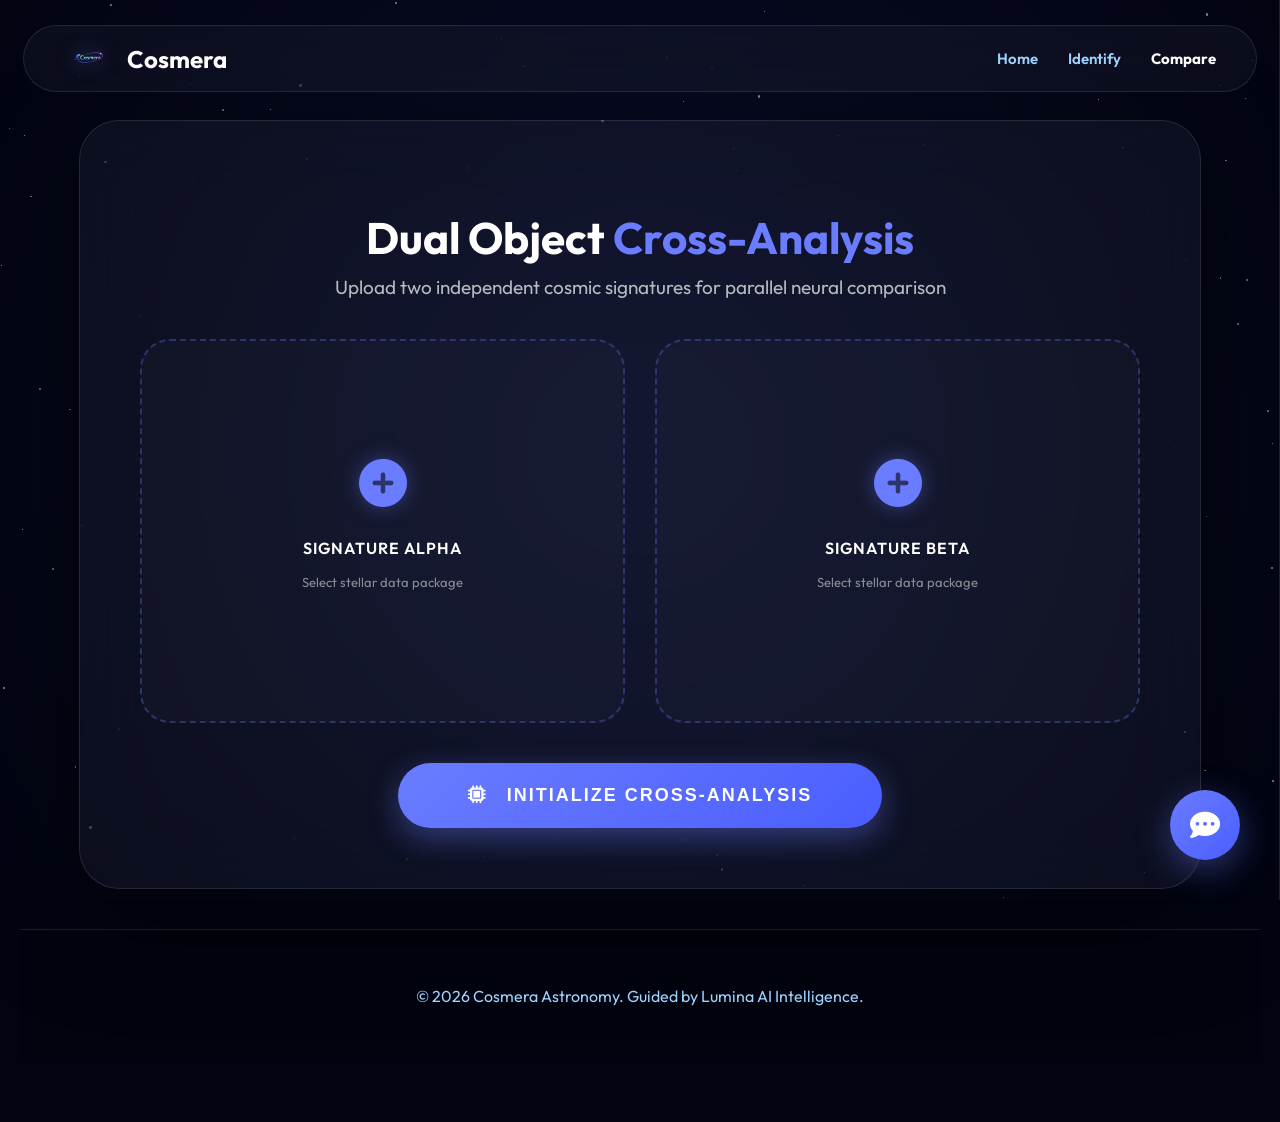
==== compare.html @ 896330c2 "Overhaul UI: New Compare page, dynamic quiz, and layout fixes" ====
<!DOCTYPE html>
<html lang="en">
<head>
    <meta charset="UTF-8">
    <meta name="viewport" content="width=device-width, initial-scale=1.0">
    <title>Compare | Cosmera AI</title>
    <link href="https://fonts.googleapis.com/css2?family=Outfit:wght@300;400;600;700&display=swap" rel="stylesheet">
    <link rel="stylesheet" href="https://cdnjs.cloudflare.com/ajax/libs/font-awesome/6.4.0/css/all.min.css">
    <style>
        :root {
            --bg-deep: #020412;
            --accent-primary: #6a7cff;
            --accent-secondary: #9fd3ff;
            --accent-glow: rgba(106, 124, 255, 0.4);
            --glass: rgba(255, 255, 255, 0.04);
            --glass-border: rgba(255, 255, 255, 0.1);
            --text-dim: #9fd3ff;
        }
        body {
            background: var(--bg-deep);
            color: white;
            font-family: 'Outfit', sans-serif;
            min-height: 100vh;
            margin: 0;
            display: flex;
            flex-direction: column;
            align-items: center;
            justify-content: flex-start;
            padding: 120px 20px 60px;
            overflow-x: hidden;
        }
        #starfield { position: fixed; top:0; left:0; width:100%; height:100%; z-index:-1; pointer-events:none; background: radial-gradient(circle at center, #0a0e2a 0%, #020412 100%); }
        .star { position: absolute; background: white; border-radius: 50%; opacity: 0.5; animation: twinkle var(--d) infinite; }
        @keyframes twinkle { 0%,100% {opacity:0.3; transform: scale(1);} 50% {opacity:1; transform: scale(1.2);} }

        .container {
            background: var(--glass);
            backdrop-filter: blur(40px);
            border: 1px solid var(--glass-border);
            padding: 60px;
            border-radius: 40px;
            width: 100%;
            max-width: 1000px;
            text-align: center;
            box-shadow: 0 30px 100px rgba(0,0,0,0.6);
            position: relative;
            z-index: 1;
            margin-bottom: 40px;
        }

        .compare-grid { display: grid; grid-template-columns: 1fr 1fr; gap: 30px; width: 100%; margin: 40px 0; }
        .compare-box { 
            background: rgba(255,255,255,0.02); 
            border: 2px dashed rgba(106, 124, 255, 0.3); 
            border-radius: 30px; 
            padding: 40px; 
            text-align: center; 
            cursor: pointer; 
            transition: 0.4s;
            position: relative;
            min-height: 300px;
            display: flex;
            flex-direction: column;
            align-items: center;
            justify-content: center;
        }
        .compare-box:hover { border-color: var(--accent-primary); background: rgba(106, 124, 255, 0.08); transform: translateY(-5px); }
        .compare-preview { width: 100%; height: 220px; object-fit: cover; border-radius: 20px; display: none; margin-bottom: 15px; box-shadow: 0 10px 30px rgba(0,0,0,0.5); }

        .btn-main {
            background: linear-gradient(135deg, var(--accent-primary), #4a5eff);
            border: none;
            padding: 22px 70px;
            border-radius: 100px;
            color: white;
            font-weight: 700;
            font-size: 18px;
            cursor: pointer;
            transition: 0.4s;
            box-shadow: 0 10px 30px var(--accent-glow);
            letter-spacing: 2px;
            text-transform: uppercase;
            position: relative;
            overflow: hidden;
        }
        .btn-main::after {
            content: '';
            position: absolute;
            top: -50%;
            left: -50%;
            width: 200%;
            height: 200%;
            background: radial-gradient(circle, rgba(255,255,255,0.2) 0%, transparent 70%);
            transform: scale(0);
            transition: 0.6s;
        }
        .btn-main:hover { transform: translateY(-5px) scale(1.02); box-shadow: 0 15px 45px var(--accent-glow); }
        .btn-main:hover::after { transform: scale(1); }

        .back-nav { position: absolute; top: 30px; left: 30px; color: var(--text-dim); text-decoration: none; font-weight: 600; z-index: 10; font-size: 16px; transition: 0.3s; }
        .back-nav:hover { color: white; transform: translateX(-5px); }

        /* --- Chat Panel --- */
        #chatPanel {
            position: fixed;
            top: 0;
            right: -480px;
            width: 480px;
            height: 100vh;
            background: rgba(5, 8, 26, 0.98);
            backdrop-filter: blur(45px);
            border-left: 1px solid var(--glass-border);
            z-index: 2500;
            display: flex;
            flex-direction: column;
            transition: 0.5s cubic-bezier(0.4, 0, 0.2, 1);
        }
        #chatPanel.open { right: 0; box-shadow: -30px 0 80px rgba(0, 0, 0, 0.9); }
        .chat-header { padding: 30px; border-bottom: 1px solid var(--glass-border); display: flex; justify-content: space-between; align-items: center; }
        #chat-messages { flex: 1; overflow-y: auto; padding: 25px; display: flex; flex-direction: column; gap: 15px; }
        .msg { max-width: 85%; padding: 14px 20px; border-radius: 20px; line-height: 1.6; font-size: 15px; animation: msgFade 0.4s forwards; }
        @keyframes msgFade { from { opacity: 0; transform: translateY(15px); } }
        .user-msg { align-self: flex-end; background: var(--accent-primary); color: white; border-bottom-right-radius: 4px; }
        .bot-msg { align-self: flex-start; background: rgba(255, 255, 255, 0.08); border: 1px solid var(--glass-border); border-bottom-left-radius: 4px; }
        .chat-input-area { padding: 25px; border-top: 1px solid var(--glass-border); display: flex; gap: 15px; align-items: center; }
        #chat-input { flex: 1; background: rgba(255, 255, 255, 0.06); border: 1px solid var(--glass-border); padding: 14px 25px; border-radius: 100px; color: white; outline: none; }
        .send-btn, .stop-btn { width: 50px; height: 50px; border: none; border-radius: 50%; color: white; cursor: pointer; display: flex; align-items: center; justify-content: center; }
        .send-btn { background: var(--accent-primary); }
        .stop-btn { background: #ff4a4a; display: none; }
        #chatToggle { position: fixed; bottom: 40px; right: 40px; width: 70px; height: 70px; background: linear-gradient(135deg, var(--accent-primary), #4a5eff); border-radius: 50%; display: flex; align-items: center; justify-content: center; color: white; font-size: 30px; cursor: pointer; box-shadow: 0 10px 35px var(--accent-glow); z-index: 2000; transition: 0.4s; }
        #chatToggle:hover { transform: scale(1.1) rotate(10deg); }
        .typing-indicator { display: none; align-self: flex-start; padding: 10px 20px; gap: 5px; }
        .dot { width: 8px; height: 8px; background: var(--text-dim); border-radius: 50%; animation: pulse 1s infinite alternate; }
        .dot:nth-child(2) { animation-delay: 0.2s; }
        .dot:nth-child(3) { animation-delay: 0.4s; }
        @keyframes pulse { to { opacity: 0.3; transform: scale(0.8); } }
        
        footer { width: 100%; text-align: center; padding: 40px 0; margin-top: auto; color: var(--text-dim); border-top: 1px solid var(--glass-border); background: rgba(0,0,0,0.2); position: relative; z-index: 2; }

        @media (max-width: 900px) {
            .compare-grid { grid-template-columns: 1fr; }
            #chatPanel { width: 100%; right: -100%; }
        }
    </style>
</head>
<body>
    <div id="starfield"></div>
    <nav style="position: fixed; top: 25px; left: 50%; transform: translateX(-50%); width: 90%; max-width: 1200px; background: var(--glass); backdrop-filter: blur(20px); border: 1px solid var(--glass-border); border-radius: 100px; padding: 15px 40px; display: flex; justify-content: space-between; align-items: center; z-index: 1000;">
        <a href="index.html" style="display: flex; align-items: center; gap: 10px; text-decoration: none; color: white; font-weight: 700; font-size: 24px;">
            <img src="cosmera-logo.png" alt="Logo" style="height: 35px; filter: drop-shadow(0 0 10px var(--accent-primary));">
            <span>Cosmera</span>
        </a>
        <div style="display: flex; gap: 30px;">
            <a href="index.html" style="color: var(--text-dim); text-decoration: none; font-weight: 600; font-size: 15px; transition: 0.3s;">Home</a>
            <a href="identify.html" style="color: var(--text-dim); text-decoration: none; font-weight: 600; font-size: 15px; transition: 0.3s;">Identify</a>
            <a href="compare.html" style="color: white; text-decoration: none; font-weight: 700; font-size: 15px;">Compare</a>
        </div>
    </nav>

    <div class="container">
        <h1 style="font-size: 44px; margin-bottom: 10px;">Dual Object <span style="color:var(--accent-primary)">Cross-Analysis</span></h1>
        <p style="opacity:0.7; font-size: 19px; max-width: 750px; margin: 0 auto;">Upload two independent cosmic signatures for parallel neural comparison</p>

        <div class="compare-grid">
            <div class="compare-box" onclick="document.getElementById('comp1').click()">
                <img id="prev1" class="compare-preview">
                <div id="box1-text">
                    <i class="fas fa-plus-circle fa-3x" style="color:var(--accent-primary); margin-bottom:15px; filter:drop-shadow(0 0 10px var(--accent-glow));"></i>
                    <p style="font-weight:600; letter-spacing:1px;">SIGNATURE ALPHA</p>
                    <p style="font-size:13px; opacity:0.5; margin-top:8px;">Select stellar data package</p>
                </div>
                <input type="file" id="comp1" hidden onchange="previewComp(this, 'prev1', 'box1-text')">
            </div>
            <div class="compare-box" onclick="document.getElementById('comp2').click()">
                <img id="prev2" class="compare-preview">
                <div id="box2-text">
                    <i class="fas fa-plus-circle fa-3x" style="color:var(--accent-primary); margin-bottom:15px; filter:drop-shadow(0 0 10px var(--accent-glow));"></i>
                    <p style="font-weight:600; letter-spacing:1px;">SIGNATURE BETA</p>
                    <p style="font-size:13px; opacity:0.5; margin-top:8px;">Select stellar data package</p>
                </div>
                <input type="file" id="comp2" hidden onchange="previewComp(this, 'prev2', 'box2-text')">
            </div>
        </div>

        <button class="btn-main" onclick="runComparison()">
            <i class="fas fa-microchip" style="margin-right:12px;"></i> Initialize Cross-Analysis
        </button>
    </div>

    <!-- Chat Sidebar -->
    <div id="chatToggle" onclick="toggleChat()"><i class="fas fa-comment-dots"></i></div>
    <aside id="chatPanel">
        <div class="chat-header">
            <h3><i class="fas fa-robot"></i> Lumina Intelligence</h3>
            <button onclick="toggleChat()" style="background:none; border:none; color:white; font-size:28px; cursor:pointer;">&times;</button>
        </div>
        <div id="chat-messages">
            <div class="msg bot-msg">Neural link active for cross-analysis. Please provide dual spatial signatures for deconstruction.</div>
        </div>
        <div class="typing-indicator" id="typing">
            <div class="dot"></div><div class="dot"></div><div class="dot"></div>
        </div>
        <div class="chat-input-area">
            <input type="text" id="chat-input" placeholder="Ask Lumina about this comparison..." onkeypress="if(event.key==='Enter') sendMessage()">
            <button class="send-btn" id="sendBtn" onclick="sendMessage()"><i class="fas fa-paper-plane"></i></button>
            <button class="stop-btn" id="stopBtn" onclick="stopChat()"><i class="fas fa-stop"></i></button>
        </div>
    </aside>
    <footer>
        <p>&copy; 2026 Cosmera Astronomy. Guided by Lumina AI Intelligence.</p>
    </footer>
    <script>
        // Starfield
        const sf = document.getElementById('starfield');
        for(let i=0; i<150; i++){
            const s = document.createElement('div');
            s.className = 'star';
            const size = Math.random()*2.5;
            s.style.width=size+'px'; s.style.height=size+'px';
            s.style.left=Math.random()*100+'%'; s.style.top=Math.random()*100+'%';
            s.style.setProperty('--d', (2+Math.random()*4)+'s');
            sf.appendChild(s);
        }

        function previewComp(input, prevId, textId) {
            if (input.files[0]) {
                const reader = new FileReader();
                reader.onload = e => {
                    document.getElementById(prevId).src = e.target.result;
                    document.getElementById(prevId).style.display = 'block';
                    document.getElementById(textId).style.display = 'none';
                };
                reader.readAsDataURL(input.files[0]);
            }
        }

        async function runComparison() {
            const f1 = document.getElementById('comp1').files[0];
            const f2 = document.getElementById('comp2').files[0];
            if(!f1 || !f2) { alert("Please provide both stellar signatures."); return; }
            
            if(!document.getElementById('chatPanel').classList.contains('open')) toggleChat();
            addMsg("Running dual-signature cross-analysis...", 'bot-msg');

            try {
                const fd1 = new FormData(); fd1.append('file', f1);
                const fd2 = new FormData(); fd2.append('file', f2);
                
                const [r1, r2] = await Promise.all([
                    fetch('/predict', {method:'POST', body:fd1}).then(r => r.json()),
                    fetch('/predict', {method:'POST', body:fd2}).then(r => r.json())
                ]);

                const comparisonPrompt = `Analyze and compare these two celestial detections: Detection A is a ${r1.prediction} (Confidence: ${Math.round(r1.confidence*100)}%). Detection B is a ${r2.prediction} (Confidence: ${Math.round(r2.confidence*100)}%). Explain the core differences between these two celestial objects.`;
                
                document.getElementById('chat-input').value = comparisonPrompt;
                sendMessage();
            } catch(e) {
                addMsg("Cross-analysis link failed. Neural sync required.", 'bot-msg');
            }
        }

        // Chat Logic
        let abortController = null;
        function toggleChat() { document.getElementById('chatPanel').classList.toggle('open'); }
        async function sendMessage() {
            const input = document.getElementById('chat-input');
            const msg = input.value.trim();
            if (!msg) return;
            addMsg(msg, 'user-msg'); input.value = '';
            const sb = document.getElementById('sendBtn');
            const stb = document.getElementById('stopBtn');
            const typ = document.getElementById('typing');
            sb.style.display = 'none'; stb.style.display = 'flex';
            typ.style.display = 'flex';
            abortController = new AbortController();
            try {
                const response = await fetch('/chat', {
                    method: 'POST',
                    headers: {'Content-Type': 'application/json'},
                    body: JSON.stringify({message: msg}),
                    signal: abortController.signal
                });
                const reader = response.body.getReader();
                typ.style.display = 'none';
                let botDiv = addMsg('', 'bot-msg');
                while (true) {
                    const {done, value} = await reader.read();
                    if (done) break;
                    botDiv.innerText += new TextDecoder().decode(value);
                    document.getElementById('chat-messages').scrollTop = 99999;
                }
            } catch (e) {
                typ.style.display = 'none';
                if (e.name === 'AbortError') addMsg("(Stopped)", 'bot-msg');
                else addMsg("Lumina link interrupted.", 'bot-msg');
            } finally {
                sb.style.display = 'flex'; stb.style.display = 'none';
                abortController = null;
            }
        }
        function stopChat() { if (abortController) abortController.abort(); }
        function addMsg(t, c) {
            const d = document.createElement('div'); d.className = `msg ${c}`; d.innerText = t;
            const log = document.getElementById('chat-messages'); log.appendChild(d);
            log.scrollTop = 99999; return d;
        }
    </script>
</body>
</html>
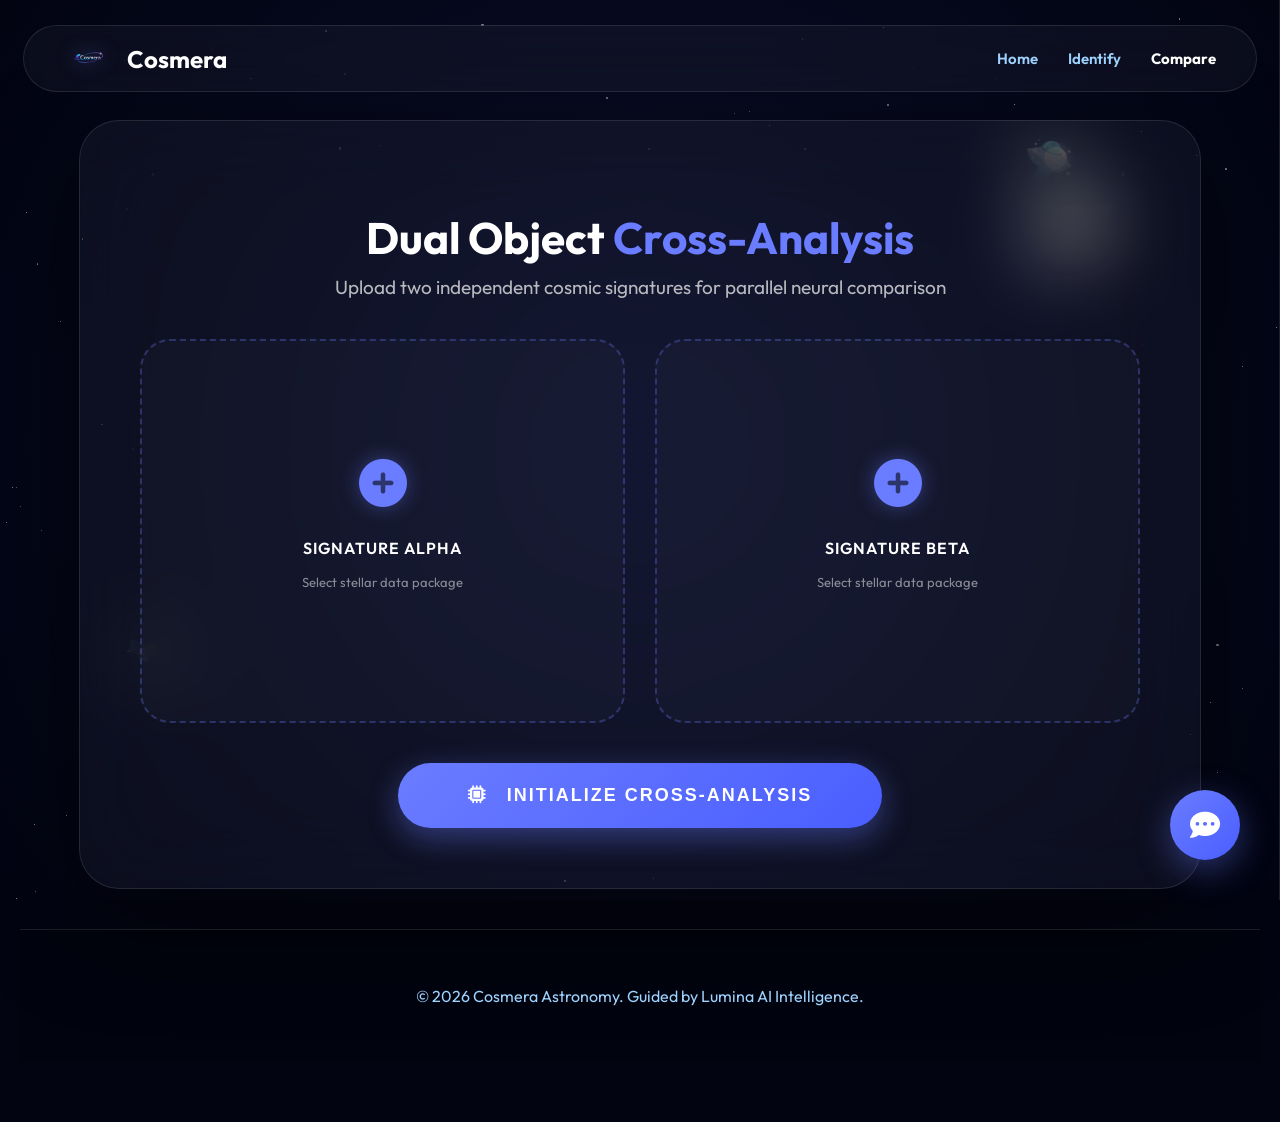
==== commit 2cac3e44: "Enhance Lumina AI with NVIDIA API, memory, and dynamic explanations" ====
--- a/compare.html
+++ b/compare.html
@@ -6,6 +6,7 @@
     <title>Compare | Cosmera AI</title>
     <link href="https://fonts.googleapis.com/css2?family=Outfit:wght@300;400;600;700&display=swap" rel="stylesheet">
     <link rel="stylesheet" href="https://cdnjs.cloudflare.com/ajax/libs/font-awesome/6.4.0/css/all.min.css">
+    <link rel="stylesheet" href="cosmic-animations.css">
     <style>
         :root {
             --bg-deep: #020412;
@@ -306,5 +307,6 @@
             log.scrollTop = 99999; return d;
         }
     </script>
+    <script src="cosmic-animations.js"></script>
 </body>
 </html>
--- a/cosmic-animations.css
+++ b/cosmic-animations.css
@@ -0,0 +1,205 @@
+/* cosmic-animations.css */
+
+/* 1 & 4. Background Animated Space Objects and Comets */
+.space-object {
+    position: fixed;
+    pointer-events: none;
+    z-index: -1;
+    opacity: 0.6;
+}
+
+/* 2. Floating Rocket */
+.floating-rocket {
+    position: fixed;
+    top: 25%;
+    left: -100px;
+    font-size: 40px;
+    z-index: 0;
+    pointer-events: none;
+    animation: flyRight 12s linear infinite;
+    filter: drop-shadow(0 0 10px rgba(255,100,0,0.5));
+}
+
+@keyframes flyRight {
+    0% { transform: translate(-100px, 0) rotate(45deg); opacity: 0; }
+    5% { opacity: 1; }
+    95% { opacity: 1; }
+    100% { transform: translate(120vw, -100px) rotate(45deg); opacity: 0; }
+}
+
+/* 3. Orbiting Planet Animation */
+.orbiting-planet-container {
+    position: fixed;
+    top: 20%;
+    right: 15%;
+    width: 60px;
+    height: 60px;
+    z-index: -1;
+    pointer-events: none;
+}
+.planet {
+    font-size: 70px;
+    filter: drop-shadow(0 0 15px rgba(106, 124, 255, 0.5));
+}
+.moon-orbit {
+    position: absolute;
+    top: 50%;
+    left: 50%;
+    width: 120px;
+    height: 120px;
+    margin-top: -60px;
+    margin-left: -60px;
+    border-radius: 50%;
+    animation: orbitSpin 6s linear infinite;
+}
+.moon {
+    position: absolute;
+    top: -5px;
+    left: 45px;
+    font-size: 20px;
+    filter: drop-shadow(0 0 5px rgba(255,255,255,0.8));
+}
+
+@keyframes orbitSpin {
+    from { transform: rotate(0deg); }
+    to { transform: rotate(360deg); }
+}
+
+/* 4. Moving Comets */
+.comet {
+    position: fixed;
+    top: -50px;
+    right: -50px;
+    width: 2px;
+    height: 60px;
+    background: linear-gradient(to bottom, rgba(255,255,255,1), transparent);
+    z-index: -1;
+    pointer-events: none;
+    animation: cometStreak 5s linear infinite;
+    opacity: 0;
+    transform: rotate(-45deg);
+    filter: drop-shadow(0 0 5px rgba(255, 255, 255, 0.8));
+}
+
+@keyframes cometStreak {
+    0% { transform: translate(0, 0) rotate(-45deg); opacity: 0; }
+    5% { opacity: 1; }
+    10% { transform: translate(-100vw, 100vh) rotate(-45deg); opacity: 0; }
+    100% { opacity: 0; }
+}
+
+.comet:nth-child(2) { animation-delay: 2.5s; top: 10%; right: -50px; }
+.comet:nth-child(3) { animation-delay: 4.8s; top: -50px; right: 30%; }
+
+/* 5. Interactive Hover Animation */
+.section, .gallery-card, .fact-card, .compare-box, .knowledge-card, .glossary-item {
+    position: relative;
+}
+.section:hover .hover-star, 
+.gallery-card:hover .hover-star, 
+.fact-card:hover .hover-star, 
+.compare-box:hover .hover-star, 
+.knowledge-card:hover .hover-star, 
+.glossary-item:hover .hover-star {
+    opacity: 1;
+    transform: scale(1) rotate(45deg);
+}
+.hover-star {
+    position: absolute;
+    color: var(--accent-secondary);
+    font-size: 18px;
+    opacity: 0;
+    transform: scale(0) rotate(0deg);
+    transition: 0.4s cubic-bezier(0.175, 0.885, 0.32, 1.275);
+    pointer-events: none;
+    filter: drop-shadow(0 0 5px var(--accent-secondary));
+    z-index: 10;
+}
+.hover-star-1 { top: -15px; right: -15px; }
+.hover-star-2 { bottom: -15px; left: -15px; transition-delay: 0.1s; }
+
+
+/* 6. Animated Astronaut near Chat */
+.chat-astronaut {
+    position: absolute;
+    top: -70px;
+    left: 30px;
+    font-size: 50px;
+    animation: floatAstronaut 3s ease-in-out infinite;
+    pointer-events: none;
+    filter: drop-shadow(0 0 10px rgba(255,255,255,0.3));
+    z-index: 2501;
+}
+@keyframes floatAstronaut {
+    0%, 100% { transform: translateY(0) rotate(-5deg); }
+    50% { transform: translateY(-20px) rotate(5deg); }
+}
+
+/* 7. Parallax Space Background (multiple star layers) */
+#parallax-starfield {
+    position: fixed;
+    top: 0;
+    left: 0;
+    width: 100%;
+    height: 100%;
+    z-index: -2;
+    pointer-events: none;
+    overflow: hidden;
+}
+.layer {
+    position: absolute;
+    top: -50%;
+    left: -50%;
+    width: 200%;
+    height: 200%;
+}
+.layer-1 { background: transparent; }
+.layer-2 { background: transparent; }
+.layer-3 { background: transparent; }
+
+/* 8. Loading Animation for Lumina */
+.loader { display: none; margin-top: 40px; }
+.cosmic-loader {
+    position: relative;
+    width: 80px;
+    height: 80px;
+    margin: 0 auto 20px;
+}
+.cosmic-loader .core-planet {
+    position: absolute;
+    top: 50%;
+    left: 50%;
+    transform: translate(-50%, -50%);
+    font-size: 35px;
+    filter: drop-shadow(0 0 10px var(--accent-primary));
+}
+.cosmic-loader .orbit-ring {
+    position: absolute;
+    top: 0; left: 0; width: 100%; height: 100%;
+    border: 3px solid transparent;
+    border-top-color: var(--accent-secondary);
+    border-bottom-color: var(--accent-primary);
+    border-radius: 50%;
+    animation: cosmicSpin 1.2s linear infinite;
+}
+.cosmic-loader .orbit-moon {
+    position: absolute;
+    top: -6px; left: 50%;
+    transform: translateX(-50%);
+    font-size: 14px;
+    filter: drop-shadow(0 0 8px white);
+}
+@keyframes cosmicSpin { to { transform: rotate(360deg); } }
+
+/* 9. Cartoon Cosmic Illustrations */
+.cosmic-icon-illustration {
+    font-size: 60px;
+    display: block;
+    margin-bottom: 20px;
+    filter: drop-shadow(0 0 15px rgba(106, 124, 255, 0.4));
+    animation: floatIcon 4s ease-in-out infinite;
+}
+@keyframes floatIcon {
+    0%, 100% { transform: translateY(0); }
+    50% { transform: translateY(-10px); }
+}
